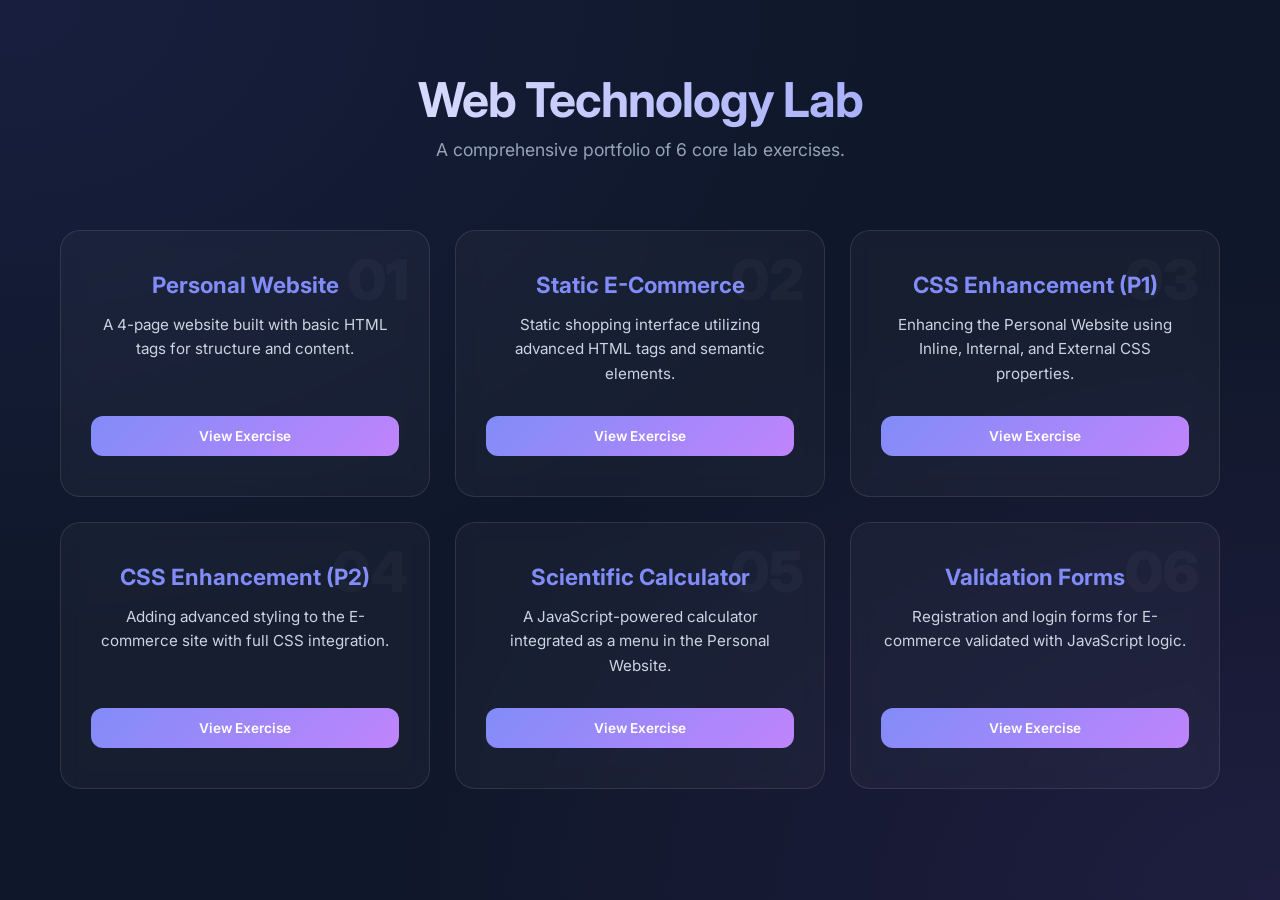
==== chukki html/index.html @ bd26cded "Initial commit of website files" ====
<!DOCTYPE html>
<html lang="en">
<head>
    <meta charset="UTF-8">
    <meta name="viewport" content="width=device-width, initial-scale=1.0">
    <title>Web Technology Lab | 6 Experiments</title>
    <link rel="preconnect" href="https://fonts.googleapis.com">
    <link href="https://fonts.googleapis.com/css2?family=Inter:wght@300;500;700&display=swap" rel="stylesheet">
    <link rel="stylesheet" href="style.css">
</head>
<body>

    <header>
        <h1>Web Technology Lab</h1>
        <p>A comprehensive portfolio of 6 core lab exercises.</p>
    </header>

    <main class="container">
        <div class="card">
            <span class="exp-number">01</span>
            <h2>Personal Website</h2>
            <p>A 4-page website built with basic HTML tags for structure and content.</p>
            <a href="exp-1/index.html" class="btn">View Exercise</a>
        </div>

        <div class="card">
            <span class="exp-number">02</span>
            <h2>Static E-Commerce</h2>
            <p>Static shopping interface utilizing advanced HTML tags and semantic elements.</p>
            <a href="exp-2/index.html" class="btn">View Exercise</a>
        </div>

        <div class="card">
            <span class="exp-number">03</span>
            <h2>CSS Enhancement (P1)</h2>
            <p>Enhancing the Personal Website using Inline, Internal, and External CSS properties.</p>
            <a href="exp-3/index.html" class="btn">View Exercise</a>
        </div>

        <div class="card">
            <span class="exp-number">04</span>
            <h2>CSS Enhancement (P2)</h2>
            <p>Adding advanced styling to the E-commerce site with full CSS integration.</p>
            <a href="exp-4/index.html" class="btn">View Exercise</a>
        </div>

        <div class="card">
            <span class="exp-number">05</span>
            <h2>Scientific Calculator</h2>
            <p>A JavaScript-powered calculator integrated as a menu in the Personal Website.</p>
            <a href="exp-5/index.html" class="btn">View Exercise</a>
        </div>

        <div class="card">
            <span class="exp-number">06</span>
            <h2>Validation Forms</h2>
            <p>Registration and login forms for E-commerce validated with JavaScript logic.</p>
            <a href="exp-6/index.html" class="btn">View Exercise</a>
        </div>
    </main>

    <script src="script.js"></script>
</body>
</html>
---- chukki html/style.css ----
:root {
    --primary: #818cf8;
    --secondary: #c084fc;
    --bg-dark: #0f172a;
    --glass: rgba(255, 255, 255, 0.03);
    --border: rgba(255, 255, 255, 0.1);
}

* {
    margin: 0;
    padding: 0;
    box-sizing: border-box;
}

body {
    font-family: 'Inter', sans-serif;
    background-color: var(--bg-dark);
    /* Soft mesh gradient background */
    background-image: 
        radial-gradient(at 0% 0%, rgba(99, 102, 241, 0.1) 0px, transparent 50%),
        radial-gradient(at 100% 100%, rgba(168, 85, 247, 0.1) 0px, transparent 50%);
    color: #fff;
    min-height: 100vh;
}

header {
    text-align: center;
    padding: 70px 20px;
}

header h1 {
    font-size: 3rem;
    font-weight: 700;
    letter-spacing: -1px;
    background: linear-gradient(to right, #fff, var(--primary));
    -webkit-background-clip: text;
    -webkit-text-fill-color: transparent;
    margin-bottom: 10px;
}

header p {
    color: #94a3b8;
    font-size: 1.1rem;
    max-width: 600px;
    margin: 0 auto;
}

.container {
    max-width: 1200px;
    margin: 0 auto 80px;
    display: grid;
    /* 3 Columns for 6 items */
    grid-template-columns: repeat(3, 1fr);
    gap: 25px;
    padding: 0 20px;
}

/* Responsive adjustments */
@media (max-width: 1024px) {
    .container { grid-template-columns: repeat(2, 1fr); }
}

@media (max-width: 600px) {
    .container { grid-template-columns: 1fr; }
}

.card {
    position: relative;
    background: var(--glass);
    border: 1px solid var(--border);
    border-radius: 20px;
    padding: 40px 30px;
    text-align: center;
    backdrop-filter: blur(10px);
    transition: all 0.4s cubic-bezier(0.175, 0.885, 0.32, 1.275);
    display: flex;
    flex-direction: column;
}

.card:hover {
    transform: translateY(-10px);
    border-color: var(--primary);
    background: rgba(255, 255, 255, 0.06);
    box-shadow: 0 20px 40px rgba(0, 0, 0, 0.3);
}

.exp-number {
    position: absolute;
    top: 15px;
    right: 20px;
    font-size: 3.5rem;
    font-weight: 900;
    color: rgba(255, 255, 255, 0.03);
    pointer-events: none;
}

.card h2 {
    font-size: 1.4rem;
    color: var(--primary);
    margin-bottom: 15px;
}

.card p {
    color: #cbd5e1;
    font-size: 0.95rem;
    line-height: 1.6;
    margin-bottom: 30px;
    flex-grow: 1; /* Pushes button to bottom */
}

.btn {
    display: inline-block;
    padding: 12px 24px;
    background: linear-gradient(135deg, var(--primary), var(--secondary));
    color: white;
    text-decoration: none;
    border-radius: 12px;
    font-weight: 600;
    font-size: 0.85rem;
    transition: transform 0.2s, box-shadow 0.2s;
}

.btn:hover {
    transform: scale(1.05);
    box-shadow: 0 0 20px rgba(129, 140, 248, 0.4);
}
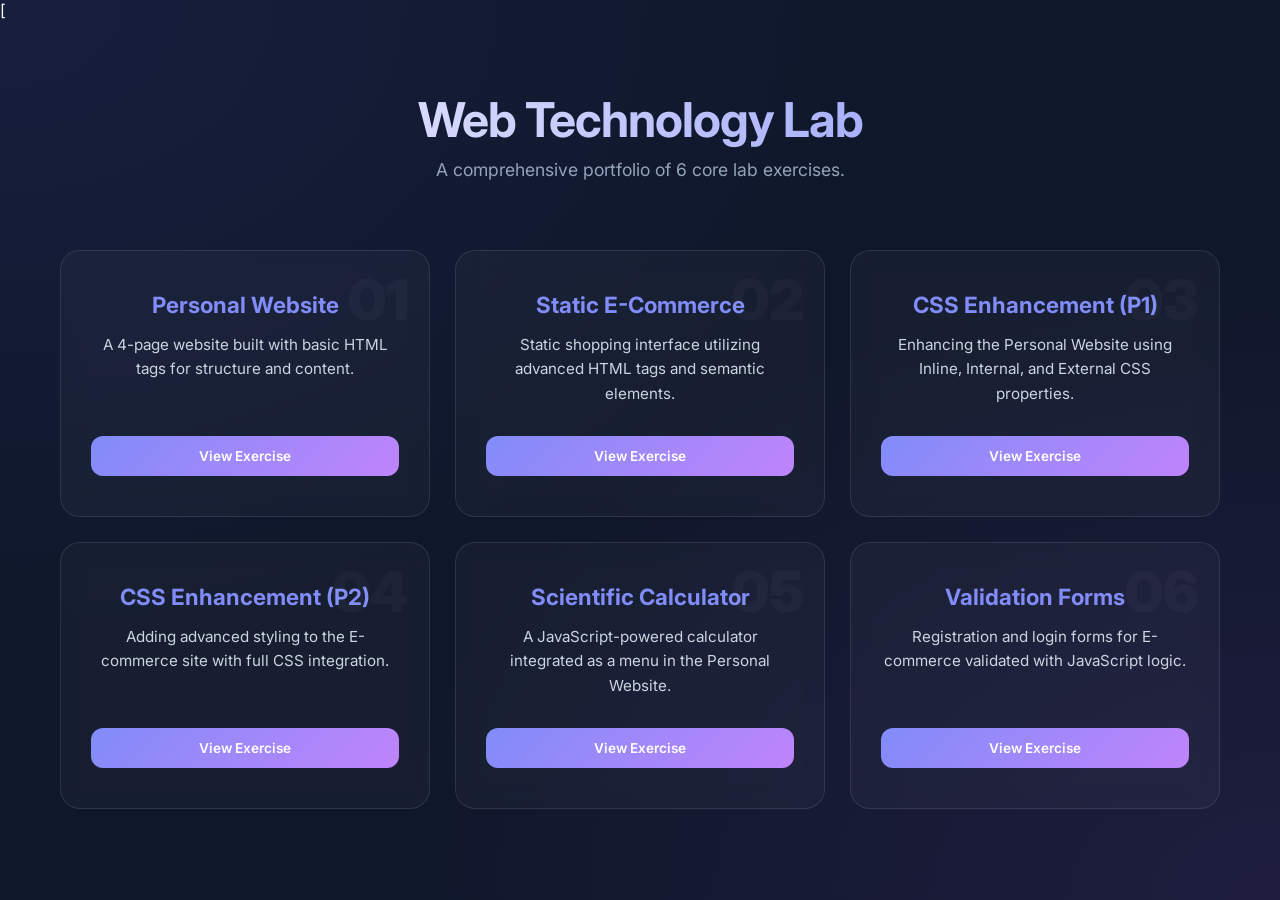
==== commit 500afe15: "Merge remote changes and add local files" ====
--- a/chukki html/index.html
+++ b/chukki html/index.html
@@ -1,4 +1,4 @@
-<!DOCTYPE html>
+[<!DOCTYPE html>
 <html lang="en">
 <head>
     <meta charset="UTF-8">
